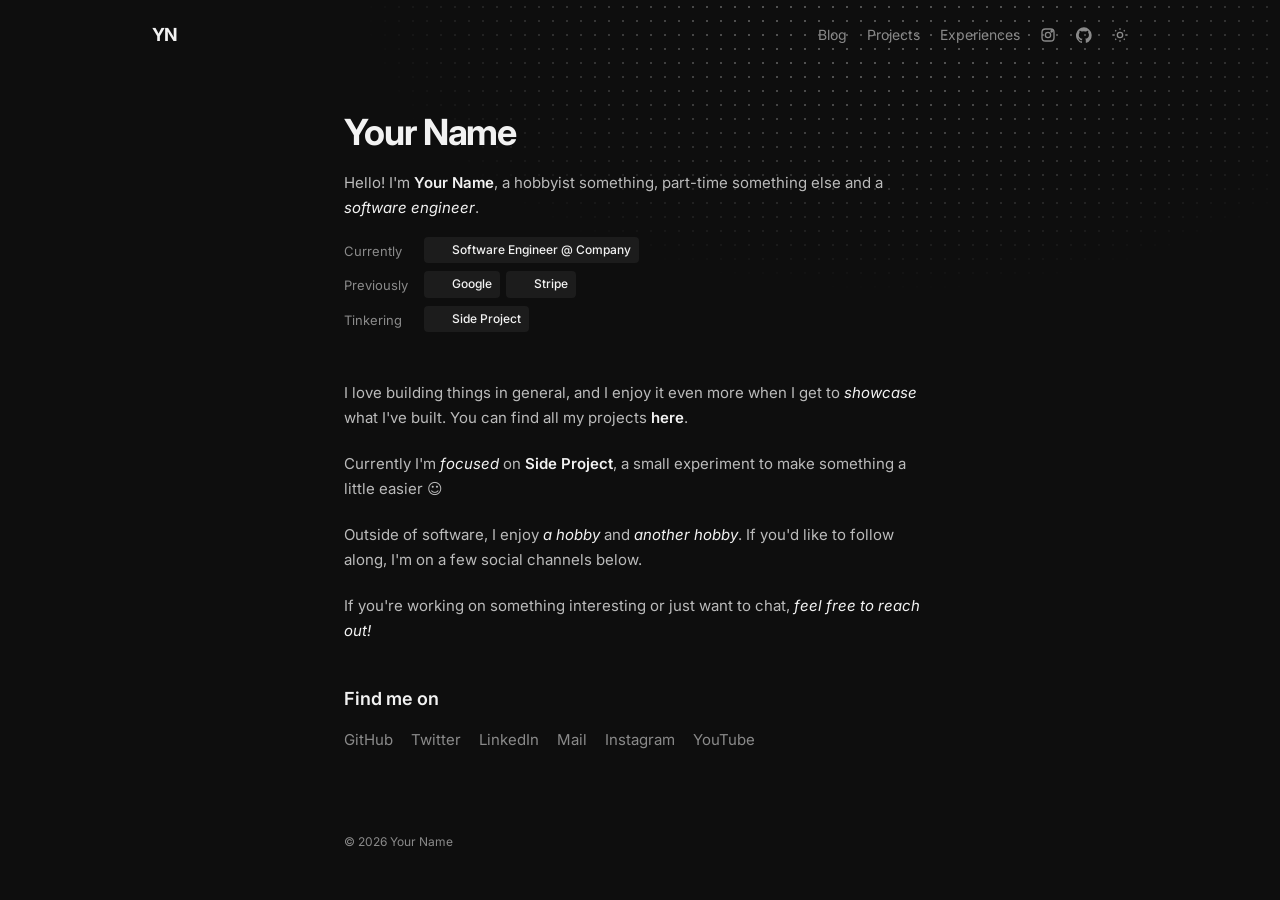
==== index.html @ 946cf8d0 "Initial personal site Co-Authored-By: Claude Opus 5.5 <noreply@anthropic.com>" ====
<!doctype html>
<html lang="en">
<head>
  <meta charset="utf-8" />
  <meta name="viewport" content="width=device-width, initial-scale=1" />
  <script>try{if(localStorage.getItem("theme")==="light")document.documentElement.dataset.theme="light"}catch(e){}</script>
  <title>Your Name</title>
  <meta name="description" content="Personal site of Your Name." />
  <link rel="stylesheet" href="assets/style.css" />
</head>
<body data-root="">
  <main>
    <h1>Your Name</h1>
    <p class="lead">Hello! I'm <strong>Your Name</strong>, a hobbyist something, part-time something else and a <em>software engineer</em>.</p>

    <dl class="rows">
      <dt>Currently</dt>
      <dd><a class="chip" href="https://example.com" target="_blank" rel="noopener"><img src="https://www.google.com/s2/favicons?domain=github.com&sz=64" alt="" />Software Engineer @ Company</a></dd>
      <dt>Previously</dt>
      <dd>
        <a class="chip" href="https://google.com" target="_blank" rel="noopener"><img src="https://www.google.com/s2/favicons?domain=google.com&sz=64" alt="" />Google</a>
        <a class="chip" href="https://stripe.com" target="_blank" rel="noopener"><img src="https://www.google.com/s2/favicons?domain=stripe.com&sz=64" alt="" />Stripe</a>
      </dd>
      <dt>Tinkering</dt>
      <dd><a class="chip" href="projects.html"><img src="https://www.google.com/s2/favicons?domain=vercel.com&sz=64" alt="" />Side Project</a></dd>
    </dl>

    <p>I love building things in general, and I enjoy it even more when I get to <em>showcase</em> what I've built. You can find all my projects <a href="projects.html"><strong>here</strong></a>.</p>
    <p>Currently I'm <em>focused</em> on <a href="projects.html"><strong>Side Project</strong></a>, a small experiment to make something a little easier ☺︎</p>
    <p>Outside of software, I enjoy <em>a hobby</em> and <em>another hobby</em>. If you'd like to follow along, I'm on a few social channels below.</p>
    <p>If you're working on something interesting or just want to chat, <em>feel free to reach out!</em></p>

    <h2>Find me on</h2>
    <div class="socials">
      <a href="https://github.com/yourusername" target="_blank" rel="noopener">GitHub</a>
      <a href="https://x.com/yourhandle" target="_blank" rel="noopener">Twitter</a>
      <a href="https://linkedin.com/in/yourhandle" target="_blank" rel="noopener">LinkedIn</a>
      <a href="mailto:you@example.com">Mail</a>
      <a href="https://instagram.com/yourhandle" target="_blank" rel="noopener">Instagram</a>
      <a href="https://youtube.com/@yourhandle" target="_blank" rel="noopener">YouTube</a>
    </div>
  </main>
  <footer>© <span id="year"></span> Your Name</footer>
  <script src="assets/main.js"></script>
</body>
</html>
---- assets/style.css ----
@import url("https://fonts.googleapis.com/css2?family=Inter:wght@400;500;600;700&display=swap");

:root {
  --bg: #0e0e0e;
  --fg: #bbbbbb;
  --fg-strong: #f2f2f2;
  --muted: #8a8a8a;
  --chip: #1c1c1c;
  --chip-hover: #2a2a2a;
  --border: #262626;
  --dot: rgba(255, 255, 255, 0.28);
}
:root[data-theme="light"] {
  --bg: #fafafa;
  --fg: #444444;
  --fg-strong: #111111;
  --muted: #777777;
  --chip: #ececec;
  --chip-hover: #dedede;
  --border: #e2e2e2;
  --dot: rgba(0, 0, 0, 0.2);
}

* { box-sizing: border-box; }

html { background: var(--bg); }
body {
  margin: 0;
  color: var(--fg);
  font-family: Inter, -apple-system, system-ui, "Segoe UI", Roboto, sans-serif;
  font-size: 15px;
  line-height: 1.7;
  -webkit-font-smoothing: antialiased;
  transition: background 0.2s, color 0.2s;
}

/* Dotted grid that fades out toward the bottom-left, like the original */
body::before {
  content: "";
  position: fixed;
  inset: 0 0 auto 0;
  height: 420px;
  background-image: radial-gradient(var(--dot) 1px, transparent 1px);
  background-size: 14px 14px;
  -webkit-mask-image: radial-gradient(ellipse 60% 100% at 70% 0%, #000 20%, transparent 70%);
  mask-image: radial-gradient(ellipse 60% 100% at 70% 0%, #000 20%, transparent 70%);
  pointer-events: none;
  z-index: 0;
}

a { color: var(--fg-strong); text-decoration: none; }
a:hover { text-decoration: underline; text-underline-offset: 3px; }
em { color: var(--fg-strong); }
strong { color: var(--fg-strong); font-weight: 600; }

/* ---------- Header ---------- */
.site-header {
  display: flex;
  align-items: center;
  justify-content: space-between;
  max-width: 1024px;
  margin: 0 auto;
  padding: 20px 24px;
}
.logo {
  font-weight: 700;
  font-size: 18px;
  letter-spacing: -0.03em;
  color: var(--fg-strong);
}
.logo:hover { text-decoration: none; opacity: 0.8; }
.site-nav { display: flex; align-items: center; gap: 20px; }
.site-nav a { color: var(--muted); font-size: 14px; }
.site-nav a:hover, .site-nav a.active { color: var(--fg-strong); text-decoration: none; }
.icon-btn {
  display: inline-flex;
  background: none;
  border: 0;
  padding: 0;
  color: var(--muted);
  cursor: pointer;
}
.icon-btn:hover { color: var(--fg-strong); }
.icon-btn svg { width: 16px; height: 16px; }

/* ---------- Content ---------- */
main {
  max-width: 640px;
  margin: 0 auto;
  padding: 40px 24px 80px;
}
h1 {
  color: var(--fg-strong);
  font-size: 36px;
  font-weight: 700;
  letter-spacing: -0.03em;
  line-height: 1.2;
  margin: 0 0 16px;
}
h2 { color: var(--fg-strong); font-size: 18px; font-weight: 600; margin: 40px 0 12px; }
p { margin: 0 0 20px; }
.lead { margin-bottom: 16px; }

/* ---------- Chips (Currently / Previously / Tinkering) ---------- */
.rows { display: grid; grid-template-columns: auto 1fr; gap: 8px 16px; margin-bottom: 48px; font-size: 13px; }
.rows dt { color: var(--muted); padding-top: 3px; }
.rows dd { margin: 0; display: flex; flex-wrap: wrap; gap: 6px; }
.chip {
  display: inline-flex;
  align-items: center;
  gap: 6px;
  background: var(--chip);
  color: var(--fg-strong);
  border-radius: 4px;
  padding: 3px 8px;
  font-size: 12px;
  font-weight: 500;
}
.chip:hover { background: var(--chip-hover); text-decoration: none; }
.chip img { width: 14px; height: 14px; border-radius: 3px; }

/* ---------- Socials ---------- */
.socials { display: flex; flex-wrap: wrap; gap: 8px 18px; margin-top: 8px; }
.socials a { color: var(--muted); }
.socials a:hover { color: var(--fg-strong); }

/* ---------- Lists (blog / projects / experiences) ---------- */
.list { list-style: none; padding: 0; margin: 0; }
.list li { padding: 16px 0; border-bottom: 1px solid var(--border); }
.list li:last-child { border-bottom: 0; }
.list .row { display: flex; justify-content: space-between; gap: 16px; align-items: baseline; }
.list .title { color: var(--fg-strong); font-weight: 500; }
.list .meta { color: var(--muted); font-size: 13px; white-space: nowrap; }
.list .desc { margin: 4px 0 0; font-size: 14px; }
.tags { display: flex; flex-wrap: wrap; gap: 6px; margin-top: 8px; }
.tags span { background: var(--chip); border-radius: 4px; padding: 1px 7px; font-size: 11px; color: var(--muted); }

/* ---------- Blog post ---------- */
.post-meta { color: var(--muted); font-size: 13px; margin-bottom: 32px; }
.post img { max-width: 100%; border-radius: 6px; }
.post pre { background: var(--chip); padding: 14px; border-radius: 6px; overflow-x: auto; font-size: 13px; }
.post code { font-size: 0.9em; }
.back { display: inline-block; color: var(--muted); font-size: 13px; margin-bottom: 24px; }

footer { max-width: 640px; margin: 0 auto; padding: 0 24px 40px; color: var(--muted); font-size: 12px; }

@media (max-width: 520px) {
  .site-nav { gap: 14px; }
  h1 { font-size: 30px; }
  .list .row { flex-direction: column; gap: 0; }
}

.site-header, main, footer { position: relative; z-index: 1; }
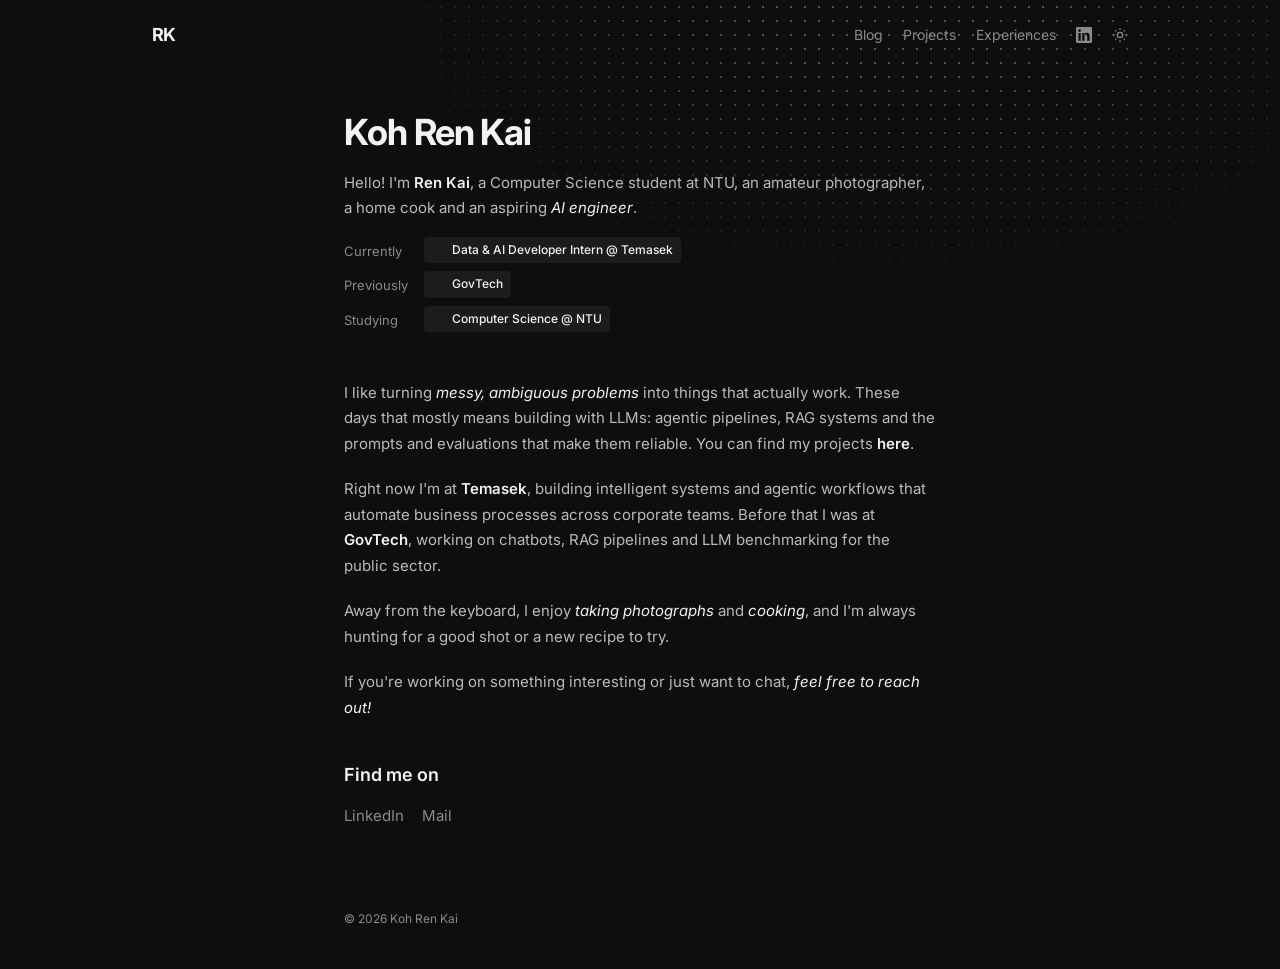
==== commit 235a274a: "Fill in content from CV Co-Authored-By: Claude Opus 5.5 <noreply@anthropic.com>" ====
--- a/index.html
+++ b/index.html
@@ -4,43 +4,37 @@
   <meta charset="utf-8" />
   <meta name="viewport" content="width=device-width, initial-scale=1" />
   <script>try{if(localStorage.getItem("theme")==="light")document.documentElement.dataset.theme="light"}catch(e){}</script>
-  <title>Your Name</title>
-  <meta name="description" content="Personal site of Your Name." />
+  <title>Koh Ren Kai</title>
+  <meta name="description" content="Koh Ren Kai: Computer Science at NTU, building with data and AI." />
   <link rel="stylesheet" href="assets/style.css" />
 </head>
 <body data-root="">
   <main>
-    <h1>Your Name</h1>
-    <p class="lead">Hello! I'm <strong>Your Name</strong>, a hobbyist something, part-time something else and a <em>software engineer</em>.</p>
+    <h1>Koh Ren Kai</h1>
+    <p class="lead">Hello! I'm <strong>Ren Kai</strong>, a Computer Science student at NTU, an amateur photographer, a home cook and an aspiring <em>AI engineer</em>.</p>
 
     <dl class="rows">
       <dt>Currently</dt>
-      <dd><a class="chip" href="https://example.com" target="_blank" rel="noopener"><img src="https://www.google.com/s2/favicons?domain=github.com&sz=64" alt="" />Software Engineer @ Company</a></dd>
+      <dd><a class="chip" href="https://www.temasek.com.sg" target="_blank" rel="noopener"><img src="https://www.google.com/s2/favicons?domain=temasek.com.sg&sz=64" alt="" />Data &amp; AI Developer Intern @ Temasek</a></dd>
       <dt>Previously</dt>
-      <dd>
-        <a class="chip" href="https://google.com" target="_blank" rel="noopener"><img src="https://www.google.com/s2/favicons?domain=google.com&sz=64" alt="" />Google</a>
-        <a class="chip" href="https://stripe.com" target="_blank" rel="noopener"><img src="https://www.google.com/s2/favicons?domain=stripe.com&sz=64" alt="" />Stripe</a>
-      </dd>
-      <dt>Tinkering</dt>
-      <dd><a class="chip" href="projects.html"><img src="https://www.google.com/s2/favicons?domain=vercel.com&sz=64" alt="" />Side Project</a></dd>
+      <dd><a class="chip" href="https://www.tech.gov.sg" target="_blank" rel="noopener"><img src="https://www.google.com/s2/favicons?domain=tech.gov.sg&sz=64" alt="" />GovTech</a></dd>
+      <dt>Studying</dt>
+      <dd><a class="chip" href="https://www.ntu.edu.sg" target="_blank" rel="noopener"><img src="https://www.google.com/s2/favicons?domain=ntu.edu.sg&sz=64" alt="" />Computer Science @ NTU</a></dd>
     </dl>
 
-    <p>I love building things in general, and I enjoy it even more when I get to <em>showcase</em> what I've built. You can find all my projects <a href="projects.html"><strong>here</strong></a>.</p>
-    <p>Currently I'm <em>focused</em> on <a href="projects.html"><strong>Side Project</strong></a>, a small experiment to make something a little easier ☺︎</p>
-    <p>Outside of software, I enjoy <em>a hobby</em> and <em>another hobby</em>. If you'd like to follow along, I'm on a few social channels below.</p>
+    <p>I like turning <em>messy, ambiguous problems</em> into things that actually work. These days that mostly means building with LLMs: agentic pipelines, RAG systems and the prompts and evaluations that make them reliable. You can find my projects <a href="projects.html"><strong>here</strong></a>.</p>
+    <p>Right now I'm at <strong>Temasek</strong>, building intelligent systems and agentic workflows that automate business processes across corporate teams. Before that I was at <strong>GovTech</strong>, working on chatbots, RAG pipelines and LLM benchmarking for the public sector.</p>
+    <p>Away from the keyboard, I enjoy <em>taking photographs</em> and <em>cooking</em>, and I'm always hunting for a good shot or a new recipe to try.</p>
     <p>If you're working on something interesting or just want to chat, <em>feel free to reach out!</em></p>
 
     <h2>Find me on</h2>
     <div class="socials">
-      <a href="https://github.com/yourusername" target="_blank" rel="noopener">GitHub</a>
-      <a href="https://x.com/yourhandle" target="_blank" rel="noopener">Twitter</a>
-      <a href="https://linkedin.com/in/yourhandle" target="_blank" rel="noopener">LinkedIn</a>
-      <a href="mailto:you@example.com">Mail</a>
-      <a href="https://instagram.com/yourhandle" target="_blank" rel="noopener">Instagram</a>
-      <a href="https://youtube.com/@yourhandle" target="_blank" rel="noopener">YouTube</a>
+      <a href="https://www.linkedin.com/in/kohrenkai/" target="_blank" rel="noopener">LinkedIn</a>
+      <a href="mailto:kohrenkai@gmail.com">Mail</a>
+      <!-- Add more, e.g. <a href="https://github.com/yourusername" target="_blank" rel="noopener">GitHub</a> -->
     </div>
   </main>
-  <footer>© <span id="year"></span> Your Name</footer>
+  <footer>© <span id="year"></span> Koh Ren Kai</footer>
   <script src="assets/main.js"></script>
 </body>
 </html>
